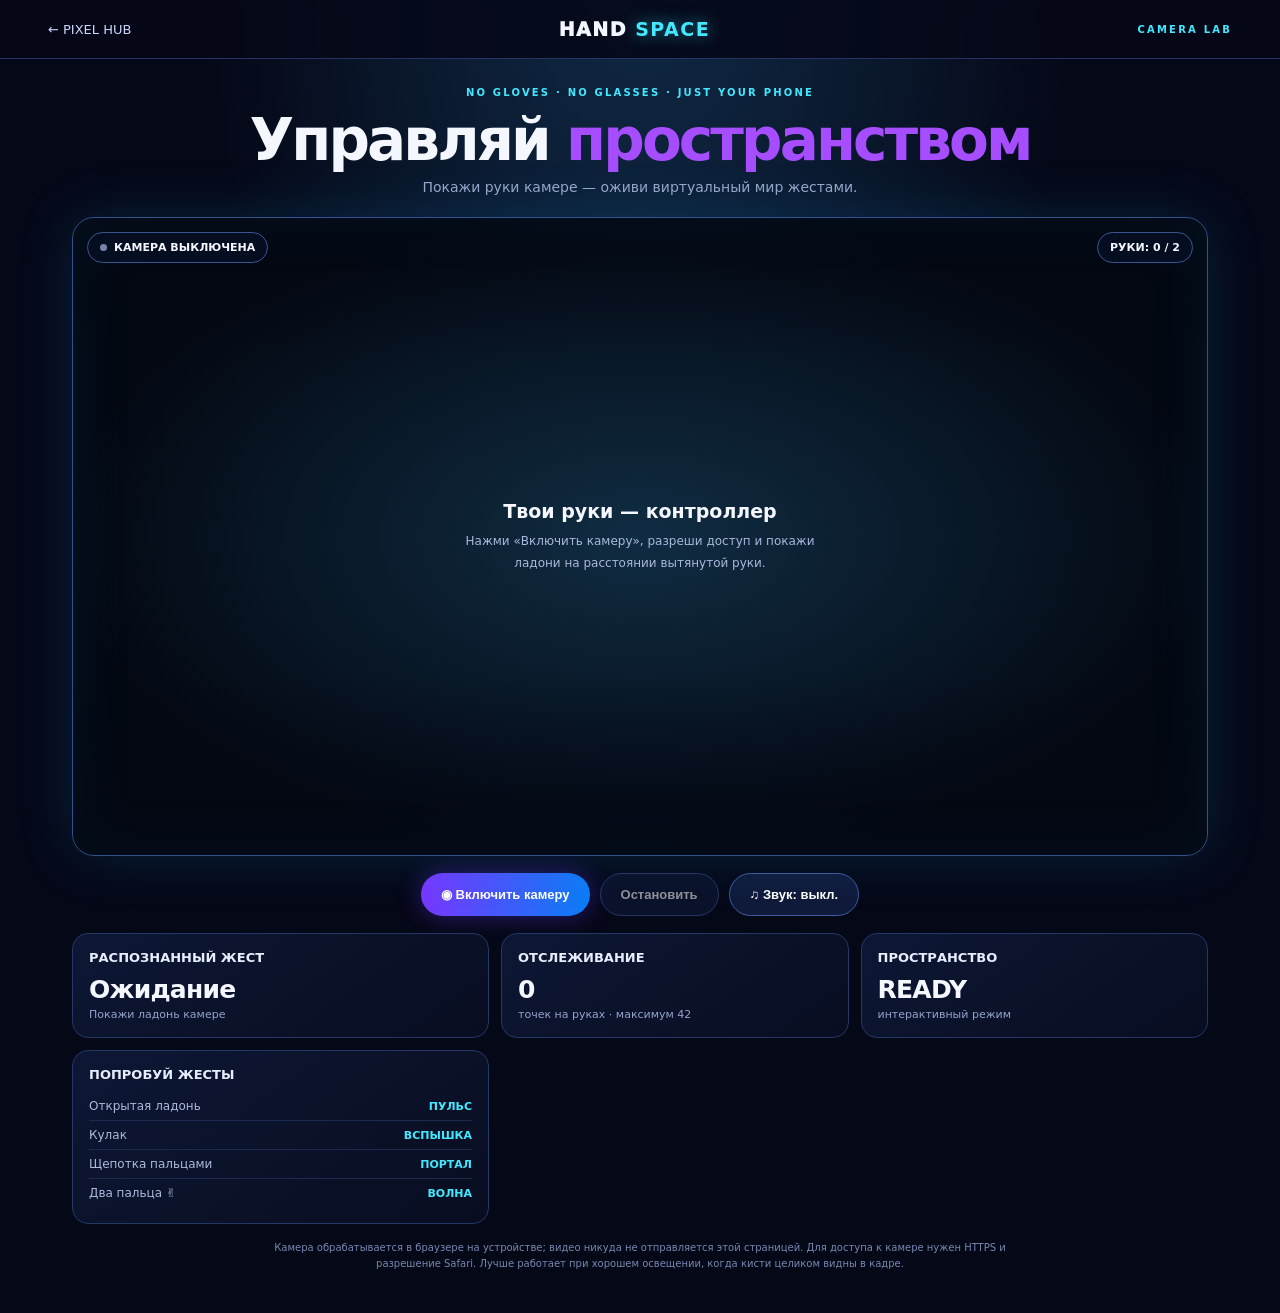
==== hand-space.html @ b175208c "Load MediaPipe after Safari camera permission request" ====
<!doctype html>
<html lang="ru">
<head>
<meta charset="utf-8">
<meta name="viewport" content="width=device-width,initial-scale=1,viewport-fit=cover">
<meta name="theme-color" content="#050817">
<title>HAND SPACE — управление жестами</title>
<style>
:root{color-scheme:dark;--bg:#050817;--panel:#0b1230;--line:#26366b;--cyan:#42e8ff;--violet:#a64dff;--muted:#9aa8cb}
*{box-sizing:border-box}body{margin:0;background:radial-gradient(ellipse at 50% -10%,#102c49 0,transparent 48%),var(--bg);color:#f5f7ff;font-family:system-ui,-apple-system,Segoe UI,sans-serif;min-height:100vh}
header{display:flex;align-items:center;justify-content:space-between;padding:18px clamp(16px,4vw,48px);border-bottom:1px solid #253365;background:#050817d9;position:relative;z-index:2}
.brand{font-weight:950;letter-spacing:.08em;font-size:19px}.brand b{color:var(--cyan);text-shadow:0 0 16px #42e8ff88}.back{color:#cbd6ff;text-decoration:none;font-size:13px}
main{max-width:1200px;margin:auto;padding:24px clamp(14px,3vw,32px) 42px}.intro{text-align:center;margin:4px 0 22px}.eyebrow{color:var(--cyan);letter-spacing:.22em;font-size:10px;font-weight:900}.intro h1{font-size:clamp(32px,6vw,58px);margin:8px 0 5px;letter-spacing:-.05em}.intro h1 span{color:#a64dff}.intro p{color:var(--muted);font-size:14px;margin:0}
.stage{position:relative;overflow:hidden;border:1px solid #34508d;border-radius:22px;background:radial-gradient(ellipse at 50% 50%,#102c42,#030812 72%);box-shadow:0 0 55px #1689c833,inset 0 0 60px #0b9bc51a;aspect-ratio:16/9;min-height:280px}
video,canvas{position:absolute;inset:0;width:100%;height:100%;object-fit:cover}video{transform:scaleX(-1);opacity:.72}canvas{pointer-events:none}
.stage:after{content:"";position:absolute;inset:0;pointer-events:none;background:linear-gradient(180deg,#03071366,transparent 22%,transparent 72%,#03071399)}
.overlay{position:absolute;z-index:1;top:14px;left:14px;right:14px;display:flex;justify-content:space-between;gap:8px;pointer-events:none}.pill{border:1px solid #3b5791;background:#071024d9;border-radius:30px;padding:8px 12px;font-size:11px;font-weight:800;backdrop-filter:blur(8px)}.dot{display:inline-block;width:7px;height:7px;border-radius:50%;background:#7885a8;margin-right:7px}.dot.on{background:#48f5bd;box-shadow:0 0 12px #48f5bd}
.center-hint{position:absolute;z-index:1;inset:0;display:grid;place-items:center;text-align:center;padding:30px;pointer-events:none}.center-hint div{max-width:360px}.center-hint strong{display:block;font-size:19px;margin-bottom:8px}.center-hint span{color:#aab8dc;font-size:12px;line-height:1.6}
.controls{display:flex;justify-content:center;gap:10px;flex-wrap:wrap;margin:17px 0}.btn{border:1px solid #415ba0;border-radius:30px;padding:13px 20px;color:white;background:#101a3a;font-weight:850;font-size:13px;cursor:pointer}.btn.primary{border:0;background:linear-gradient(100deg,#7b35ff,#087ff5);box-shadow:0 0 24px #5e36ff66}.btn:disabled{opacity:.55;cursor:wait}
.info-grid{display:grid;grid-template-columns:1.2fr 1fr 1fr;gap:12px}.card{border:1px solid #253765;border-radius:16px;background:linear-gradient(145deg,#0d1734,#080d20);padding:16px}.card h2{font-size:13px;margin:0 0 10px;color:#e6edff}.gesture{display:flex;align-items:center;justify-content:space-between;padding:7px 0;border-bottom:1px solid #1c2a50;font-size:12px;color:#adbadb}.gesture:last-child{border:0}.gesture b{color:var(--cyan);font-size:11px}.readout{font-size:25px;font-weight:900;letter-spacing:-.03em}.sub{font-size:11px;color:#95a4ca;margin-top:4px}.statusline{font-size:12px;color:#b9c7e8;line-height:1.6}.note{color:#7788b0;font-size:10px;line-height:1.55;margin:16px auto 0;max-width:760px;text-align:center}
@media(max-width:700px){main{padding-top:16px}.stage{aspect-ratio:4/5;min-height:360px}.info-grid{grid-template-columns:1fr 1fr}.info-grid .card:first-child{grid-column:1/-1}.intro p{font-size:12px}.pill{font-size:9px;padding:7px 9px}.btn{padding:12px 16px}}
</style>
</head>
<body>
<header><a class="back" href="./">← PIXEL HUB</a><div class="brand">HAND <b>SPACE</b></div><span class="eyebrow">CAMERA LAB</span></header>
<main>
<section class="intro"><div class="eyebrow">NO GLOVES · NO GLASSES · JUST YOUR PHONE</div><h1>Управляй <span>пространством</span></h1><p>Покажи руки камере — оживи виртуальный мир жестами.</p></section>
<section class="stage" id="stage">
<video id="video" playsinline muted></video><canvas id="canvas"></canvas>
<div class="overlay"><div class="pill"><i class="dot" id="cameraDot"></i><span id="cameraLabel">КАМЕРА ВЫКЛЮЧЕНА</span></div><div class="pill" id="handsPill">РУКИ: 0 / 2</div></div>
<div class="center-hint" id="hint"><div><strong>Твои руки — контроллер</strong><span>Нажми «Включить камеру», разреши доступ и покажи ладони на расстоянии вытянутой руки.</span></div></div>
</section>
<div class="controls"><button class="btn primary" id="startBtn">◉ Включить камеру</button><button class="btn" id="stopBtn" disabled>Остановить</button><button class="btn" id="soundBtn">♫ Звук: выкл.</button></div>
<section class="info-grid">
<div class="card"><h2>РАСПОЗНАННЫЙ ЖЕСТ</h2><div class="readout" id="gestureReadout">Ожидание</div><div class="sub" id="gestureSub">Покажи ладонь камере</div></div>
<div class="card"><h2>ОТСЛЕЖИВАНИЕ</h2><div class="readout" id="trackingReadout">0</div><div class="sub">точек на руках · максимум 42</div></div>
<div class="card"><h2>ПРОСТРАНСТВО</h2><div class="readout" id="spaceReadout">READY</div><div class="sub">интерактивный режим</div></div>
<div class="card"><h2>ПОПРОБУЙ ЖЕСТЫ</h2><div class="gesture"><span>Открытая ладонь</span><b>ПУЛЬС</b></div><div class="gesture"><span>Кулак</span><b>ВСПЫШКА</b></div><div class="gesture"><span>Щепотка пальцами</span><b>ПОРТАЛ</b></div><div class="gesture"><span>Два пальца ✌</span><b>ВОЛНА</b></div></div>
</section>
<p class="note">Камера обрабатывается в браузере на устройстве; видео никуда не отправляется этой страницей. Для доступа к камере нужен HTTPS и разрешение Safari. Лучше работает при хорошем освещении, когда кисти целиком видны в кадре.</p>
</main>
<script type="module">
const video=document.getElementById('video'),canvas=document.getElementById('canvas'),ctx=canvas.getContext('2d');
const startBtn=document.getElementById('startBtn'),stopBtn=document.getElementById('stopBtn'),hint=document.getElementById('hint');
const cameraDot=document.getElementById('cameraDot'),cameraLabel=document.getElementById('cameraLabel');
const handsPill=document.getElementById('handsPill'),gestureReadout=document.getElementById('gestureReadout'),gestureSub=document.getElementById('gestureSub');
const trackingReadout=document.getElementById('trackingReadout'),spaceReadout=document.getElementById('spaceReadout'),soundBtn=document.getElementById('soundBtn');
let landmarker=null,stream=null,running=false,lastVideoTime=-1,raf=0,audio=null,soundOn=false,lastGesture='',rings=[],sparks=[],gestureCooldown=0,handPositions=[];
const links=[[0,1],[1,2],[2,3],[3,4],[0,5],[5,6],[6,7],[7,8],[5,9],[9,10],[10,11],[11,12],[9,13],[13,14],[14,15],[15,16],[13,17],[17,18],[18,19],[19,20],[17,0]];
function dist(a,b){return Math.hypot(a.x-b.x,a.y-b.y)}
function fingerUp(p,tip,pip){return p[tip].y<p[pip].y}
function classify(p){
 const pinch=dist(p[4],p[8])<.055;
 const index=fingerUp(p,8,6),middle=fingerUp(p,12,10),ring=fingerUp(p,16,14),little=fingerUp(p,20,18);
 const count=[index,middle,ring,little].filter(Boolean).length;
 if(pinch)return ['Щепотка','Пальцы сведены — портал активирован'];
 if(count===0)return ['Кулак','Сожми ладонь — энергетическая вспышка'];
 if(index&&middle&&!ring&&!little)return ['Два пальца','Разведи указательный и средний — волна'];
 if(count>=4)return ['Открытая ладонь','Разверни ладонь к камере — пульс пространства'];
 return ['Жест распознан','Продолжай движение'];
}
function resize(){const r=canvas.getBoundingClientRect(),d=Math.min(devicePixelRatio||1,2);canvas.width=Math.round(r.width*d);canvas.height=Math.round(r.height*d);ctx.setTransform(d,0,0,d,0,0)}
function burst(x,y,color,count=52,power=8){
 for(let i=0;i<count;i++){const a=Math.random()*Math.PI*2,s=1.2+Math.random()*power;sparks.push({x,y,vx:Math.cos(a)*s,vy:Math.sin(a)*s,life:.7+Math.random()*.3,size:1+Math.random()*2.8,color});}
}
function addRing(x,y,color,max=190,speed=5){rings.push({x,y,r:8,max,speed,life:1,color});}
function drawReactor(x,y,scale,phase,color){
 const t=phase*.001;
 ctx.save();ctx.translate(x,y);ctx.scale(scale,scale);
 // cinematic bloom: bright plasma core with a wide blue-white falloff
 let g=ctx.createRadialGradient(0,0,1,0,0,112);
 g.addColorStop(0,'rgba(255,255,255,1)');g.addColorStop(.055,'rgba(214,250,255,.98)');
 g.addColorStop(.16,'rgba(70,220,255,.72)');g.addColorStop(.38,'rgba(24,132,255,.24)');g.addColorStop(1,'rgba(0,25,90,0)');
 ctx.fillStyle=g;ctx.beginPath();ctx.arc(0,0,112,0,Math.PI*2);ctx.fill();
 // radial energy blades
 for(let i=0;i<36;i++){
  const a=i*Math.PI*2/36+t*(i%2?-.16:.12),inner=31+(i%3)*2,outer=48+(i%5)*5;
  ctx.save();ctx.rotate(a);ctx.beginPath();ctx.moveTo(inner,0);ctx.lineTo(outer,0);
  ctx.strokeStyle=i%3===0?'rgba(240,255,255,.95)':color;ctx.lineWidth=i%3===0?2.2:1;ctx.shadowBlur=15;ctx.shadowColor=color;ctx.stroke();ctx.restore();
 }
 // layered rotating precision rings
 for(let i=0;i<5;i++){
  const r=19+i*11,rot=t*(i%2?-.9:.65)*(i+1);
  ctx.save();ctx.rotate(rot);ctx.beginPath();ctx.arc(0,0,r,.18+i*.37,Math.PI*1.78+i*.37);
  ctx.strokeStyle=i===0?'#ffffff':color;ctx.globalAlpha=.98-i*.12;ctx.lineWidth=i===0?3:1.5;
  ctx.shadowBlur=22;ctx.shadowColor=color;ctx.stroke();
  for(let k=0;k<24;k++){const q=k*Math.PI/12;ctx.beginPath();ctx.moveTo(Math.cos(q)*(r-2),Math.sin(q)*(r-2));ctx.lineTo(Math.cos(q)*(r+(k%3===0?9:3)),Math.sin(q)*(r+(k%3===0?9:3)));ctx.strokeStyle='#dffaff';ctx.globalAlpha=k%3===0?.9:.42;ctx.lineWidth=k%3===0?1.5:.8;ctx.stroke()}
  ctx.restore();
 }
 // animated electrical corona arcs
 for(let j=0;j<4;j++){
  const start=t*(j%2?-.8:.65)+j*1.57,end=start+1.0+Math.sin(t*2+j)*.28,r=62+j*7;
  ctx.beginPath();for(let q=0;q<=24;q++){const u=q/24,ang=start+(end-start)*u,rr=r+Math.sin(u*31+t*8+j)*3+Math.sin(u*13-t*5)*2;const px=Math.cos(ang)*rr,py=Math.sin(ang)*rr;q?ctx.lineTo(px,py):ctx.moveTo(px,py)}
  ctx.strokeStyle='rgba(173,244,255,.9)';ctx.lineWidth=1.5;ctx.shadowBlur=18;ctx.shadowColor=color;ctx.stroke();
 }
 // central white-hot core
 const core=ctx.createRadialGradient(0,0,0,0,0,15);core.addColorStop(0,'#fff');core.addColorStop(.35,'#e9ffff');core.addColorStop(.7,color);core.addColorStop(1,'rgba(50,190,255,0)');
 ctx.fillStyle=core;ctx.beginPath();ctx.arc(0,0,15,0,Math.PI*2);ctx.shadowBlur=35;ctx.shadowColor=color;ctx.fill();
 ctx.restore();
}
function drawHandHUD(points,idx,gesture,now){
 const color=idx?'#8e9cff':'#63eaff',palm=points[9];
 // technical palm contour / projected holographic plate
 ctx.save();ctx.lineCap='round';ctx.lineJoin='round';
 ctx.shadowBlur=13;ctx.shadowColor=color;ctx.strokeStyle=idx?'rgba(151,164,255,.58)':'rgba(92,222,255,.64)';ctx.lineWidth=1.35;
 const outline=[0,1,2,3,4,5,9,13,17,0];
 ctx.beginPath();outline.forEach((n,k)=>k?ctx.lineTo(points[n].x,points[n].y):ctx.moveTo(points[n].x,points[n].y));ctx.stroke();
 // elegant luminous skeletal guides, no particle dots
 links.forEach(([u,v])=>{ctx.beginPath();ctx.moveTo(points[u].x,points[u].y);ctx.lineTo(points[v].x,points[v].y);ctx.strokeStyle='rgba(165,239,255,.72)';ctx.lineWidth=1.15;ctx.stroke()});
 // tiny tracking nodes only at joints
 points.forEach((v,n)=>{if([0,4,8,12,16,20].includes(n)){ctx.beginPath();ctx.arc(v.x,v.y,2.2,0,Math.PI*2);ctx.fillStyle='#eaffff';ctx.shadowBlur=12;ctx.fill()}});
 ctx.restore();
 drawReactor(palm.x,palm.y,1+Math.min(canvas.clientWidth,canvas.clientHeight)/850,now,color);
 // palm scan lines
 ctx.save();ctx.translate(palm.x,palm.y);ctx.rotate(now*.00035);
 ctx.strokeStyle='rgba(118,225,255,.22)';ctx.lineWidth=1;
 for(let k=0;k<3;k++){ctx.beginPath();ctx.arc(0,0,47+k*8,Math.PI*.1+k*.5,Math.PI*1.05+k*.5);ctx.stroke()}
 ctx.restore();
 if(gesture==='Щепотка'){
  const x=(points[4].x+points[8].x)/2,y=(points[4].y+points[8].y)/2;
  drawReactor(x,y,.55,now,'#b9a5ff');
 }
}
function drawHands(result){
 const w=canvas.clientWidth,h=canvas.clientHeight;ctx.clearRect(0,0,w,h);
 const hands=result.landmarks||[];handsPill.textContent='РУКИ: '+hands.length+' / 2';trackingReadout.textContent=hands.length*21;
 const now=performance.now();
 if(!hands.length){gestureReadout.textContent='Ожидание';gestureSub.textContent='Покажи ладонь камере';spaceReadout.textContent='STANDBY';handPositions=[];drawParticles(w,h);return}
 let label='Рука найдена',sub='Двигай пальцами';let pts=0;handPositions=[];
 hands.forEach((p,idx)=>{
  pts+=p.length;const points=p.map(v=>({x:(1-v.x)*w,y:v.y*h}));
  const [g,s]=classify(p);if(idx===0){label=g;sub=s;
   if(g!==lastGesture){lastGesture=g;playTone(g);gestureCooldown=0;
    const palm=points[9],color=g==='Кулак'?'#ffbd70':g==='Щепотка'?'#b9a5ff':g==='Открытая ладонь'?'#63eaff':'#8edcff';
    if(g==='Кулак'){burst(palm.x,palm.y,color,85,11);addRing(palm.x,palm.y,color,Math.max(w,h)*.8,13);spaceReadout.textContent='REPULSOR CHARGED'}
    else if(g==='Щепотка'){addRing(palm.x,palm.y,color,Math.min(w,h)*.62,5);spaceReadout.textContent='HOLOGRAM LINK'}
    else if(g==='Открытая ладонь'){burst(palm.x,palm.y,color,45,6);addRing(palm.x,palm.y,color,Math.max(w,h)*.72,9);spaceReadout.textContent='INTERFACE ONLINE'}
    else if(g==='Два пальца'){addRing(points[8].x,points[8].y,color,Math.max(w,h)*.7,10);spaceReadout.textContent='ENERGY PULSE'}
   }
  }
  handPositions.push(points[9]);drawHandHUD(points,idx,g,now);
 });
 gestureReadout.textContent=label;gestureSub.textContent=sub;trackingReadout.textContent=pts;
 drawParticles(w,h);
}
function drawParticles(w,h){
 const now=performance.now();
 // restrained cinematic scan grid
 ctx.save();ctx.globalAlpha=.12;ctx.strokeStyle='#55cfff';ctx.lineWidth=.6;
 const step=42,offset=(now*.012)%step;
 for(let x=-step+offset;x<w;x+=step){ctx.beginPath();ctx.moveTo(x,0);ctx.lineTo(x,h);ctx.stroke()}
 for(let y=-step+offset;y<h;y+=step){ctx.beginPath();ctx.moveTo(0,y);ctx.lineTo(w,y);ctx.stroke()}
 ctx.restore();
 rings=rings.filter(r=>r.life>.02&&r.r<r.max);
 rings.forEach(r=>{r.r+=r.speed;r.life-=.012;ctx.save();ctx.beginPath();ctx.arc(r.x,r.y,r.r,0,Math.PI*2);ctx.strokeStyle=r.color;ctx.globalAlpha=Math.max(0,r.life)*.62;ctx.lineWidth=2;ctx.shadowBlur=30;ctx.shadowColor=r.color;ctx.stroke();ctx.restore()});
 // electric fragments and precision reticles
 sparks=sparks.filter(s=>s.life>.025);
 sparks.forEach(s=>{s.x+=s.vx;s.y+=s.vy;s.vx*=.965;s.vy*=.965;s.life-=.018;ctx.save();ctx.globalAlpha=s.life;ctx.strokeStyle=s.color;ctx.shadowBlur=15;ctx.shadowColor=s.color;ctx.lineWidth=s.size;ctx.beginPath();ctx.moveTo(s.x,s.y);ctx.lineTo(s.x-s.vx*2.4,s.y-s.vy*2.4);ctx.stroke();ctx.restore()});
 handPositions.forEach((p,i)=>{ctx.save();ctx.translate(p.x,p.y);ctx.rotate(now*.00022*(i?-.7:1));ctx.strokeStyle=i?'rgba(160,170,255,.62)':'rgba(100,225,255,.72)';ctx.lineWidth=1.2;ctx.setLineDash([22,7,3,7]);ctx.beginPath();ctx.arc(0,0,94,0,Math.PI*2);ctx.stroke();ctx.setLineDash([]);ctx.beginPath();ctx.arc(0,0,108,now*.001,now*.001+Math.PI*.42);ctx.stroke();ctx.restore()});
}
async function start(){
 startBtn.disabled=true;startBtn.textContent='Запрашиваем камеру…';
 let cameraStream=null;
 try{
  if(!window.isSecureContext)throw new Error('Safari требует защищённое HTTPS-соединение.');
  if(!navigator.mediaDevices?.getUserMedia)throw new Error('Safari не предоставил доступ к камере. Открой страницу напрямую в Safari по HTTPS.');
  // Вызов камеры выполняется сразу внутри нажатия пользователя — это важно для iPhone Safari.
  cameraStream=await navigator.mediaDevices.getUserMedia({audio:false,video:{facingMode:{ideal:'user'},width:{ideal:1280},height:{ideal:720}}});
  stream=cameraStream;video.srcObject=stream;await video.play();
  cameraDot.classList.add('on');cameraLabel.textContent='КАМЕРА АКТИВНА';
  startBtn.textContent='Загружаем распознавание…';
  const {FilesetResolver,HandLandmarker}=await import('https://cdn.jsdelivr.net/npm/@mediapipe/tasks-vision@0.10.14/vision_bundle.mjs');
   const vision=await FilesetResolver.forVisionTasks('https://cdn.jsdelivr.net/npm/@mediapipe/tasks-vision@0.10.14/wasm');
  const options={runningMode:'VIDEO',numHands:2,minHandDetectionConfidence:.55,minHandPresenceConfidence:.5,minTrackingConfidence:.5};
  const model='https://storage.googleapis.com/mediapipe-models/hand_landmarker/hand_landmarker/float16/1/hand_landmarker.task';
  try{
   landmarker=await HandLandmarker.createFromOptions(vision,{...options,baseOptions:{modelAssetPath:model,delegate:'GPU'}});
  }catch(gpuError){
   console.warn('GPU недоступен, переключаюсь на CPU',gpuError);
   landmarker=await HandLandmarker.createFromOptions(vision,{...options,baseOptions:{modelAssetPath:model,delegate:'CPU'}});
  }
  running=true;lastVideoTime=-1;resize();hint.hidden=true;
  startBtn.textContent='Камера включена';stopBtn.disabled=false;loop();
 }catch(e){
  console.error(e);
  if(cameraStream)cameraStream.getTracks().forEach(t=>t.stop());
  stream=null;video.srcObject=null;cameraDot.classList.remove('on');cameraLabel.textContent='КАМЕРА ВЫКЛЮЧЕНА';
  startBtn.disabled=false;startBtn.textContent='◉ Повторить запуск';
  gestureReadout.textContent='Не запустилось';
  gestureSub.textContent=e.name==='NotAllowedError'?'Доступ запрещён. Разреши камеру для этого сайта в настройках Safari.':e.name==='NotFoundError'?'Камера не найдена на устройстве.':(e.message||'Проверь интернет и попробуй ещё раз.');
 }
}
function loop(){if(!running)return;if(video.readyState>=2&&video.currentTime!==lastVideoTime){lastVideoTime=video.currentTime;const result=landmarker.detectForVideo(video,performance.now());drawHands(result)}raf=requestAnimationFrame(loop)}
function stop(){running=false;cancelAnimationFrame(raf);if(stream)stream.getTracks().forEach(t=>t.stop());stream=null;video.srcObject=null;if(landmarker){landmarker.close();landmarker=null}ctx.clearRect(0,0,canvas.width,canvas.height);cameraDot.classList.remove('on');cameraLabel.textContent='КАМЕРА ВЫКЛЮЧЕНА';handsPill.textContent='РУКИ: 0 / 2';trackingReadout.textContent='0';gestureReadout.textContent='Остановлено';gestureSub.textContent='Нажми «Включить камеру», чтобы продолжить';spaceReadout.textContent='READY';hint.hidden=false;startBtn.disabled=false;startBtn.textContent='◉ Включить камеру';stopBtn.disabled=true}
function playTone(g){if(!soundOn||!audio)return;const freq=g==='Кулак'?180:g==='Щепотка'?740:g==='Открытая ладонь'?520:390;const osc=audio.createOscillator(),gain=audio.createGain();osc.type='sine';osc.frequency.value=freq;gain.gain.setValueAtTime(.0001,audio.currentTime);gain.gain.exponentialRampToValueAtTime(.055,audio.currentTime+.025);gain.gain.exponentialRampToValueAtTime(.0001,audio.currentTime+.22);osc.connect(gain);gain.connect(audio.destination);osc.start();osc.stop(audio.currentTime+.23)}
function toggleSound(){soundOn=!soundOn;soundBtn.textContent='♫ Звук: '+(soundOn?'вкл.':'выкл.');if(soundOn){audio=audio||new (window.AudioContext||window.webkitAudioContext)();audio.resume()}}
startBtn.addEventListener('click',start);stopBtn.addEventListener('click',stop);soundBtn.addEventListener('click',toggleSound);
window.addEventListener('resize',resize);window.addEventListener('pagehide',stop);resize();
</script>
</body></html>
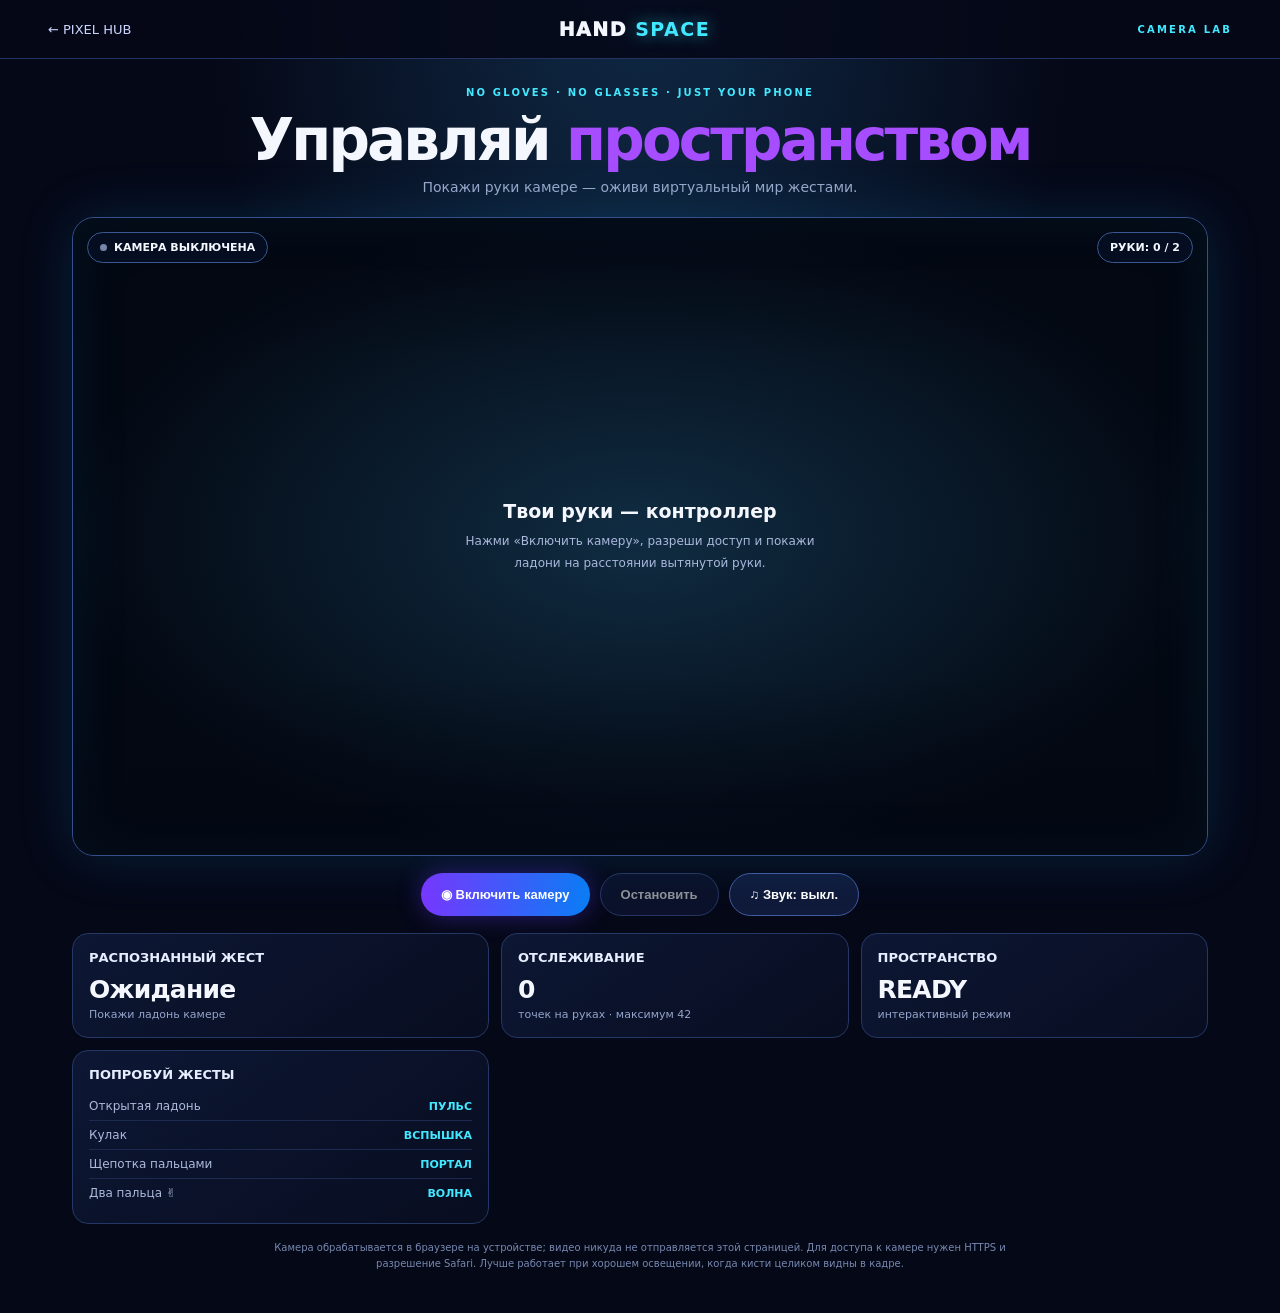
==== commit 94d16732: "Request camera before loading hand tracking module" ====
--- a/hand-space.html
+++ b/hand-space.html
@@ -40,6 +40,7 @@
 <p class="note">Камера обрабатывается в браузере на устройстве; видео никуда не отправляется этой страницей. Для доступа к камере нужен HTTPS и разрешение Safari. Лучше работает при хорошем освещении, когда кисти целиком видны в кадре.</p>
 </main>
 <script type="module">
+
 const video=document.getElementById('video'),canvas=document.getElementById('canvas'),ctx=canvas.getContext('2d');
 const startBtn=document.getElementById('startBtn'),stopBtn=document.getElementById('stopBtn'),hint=document.getElementById('hint');
 const cameraDot=document.getElementById('cameraDot'),cameraLabel=document.getElementById('cameraLabel');
@@ -166,11 +167,11 @@
   if(!navigator.mediaDevices?.getUserMedia)throw new Error('Safari не предоставил доступ к камере. Открой страницу напрямую в Safari по HTTPS.');
   // Вызов камеры выполняется сразу внутри нажатия пользователя — это важно для iPhone Safari.
   cameraStream=await navigator.mediaDevices.getUserMedia({audio:false,video:{facingMode:{ideal:'user'},width:{ideal:1280},height:{ideal:720}}});
+  const { FilesetResolver, HandLandmarker } = await import("https://cdn.jsdelivr.net/npm/@mediapipe/tasks-vision@0.10.14");
   stream=cameraStream;video.srcObject=stream;await video.play();
   cameraDot.classList.add('on');cameraLabel.textContent='КАМЕРА АКТИВНА';
   startBtn.textContent='Загружаем распознавание…';
-  const {FilesetResolver,HandLandmarker}=await import('https://cdn.jsdelivr.net/npm/@mediapipe/tasks-vision@0.10.14/vision_bundle.mjs');
-   const vision=await FilesetResolver.forVisionTasks('https://cdn.jsdelivr.net/npm/@mediapipe/tasks-vision@0.10.14/wasm');
+  const vision=await FilesetResolver.forVisionTasks('https://cdn.jsdelivr.net/npm/@mediapipe/tasks-vision@0.10.14/wasm');
   const options={runningMode:'VIDEO',numHands:2,minHandDetectionConfidence:.55,minHandPresenceConfidence:.5,minTrackingConfidence:.5};
   const model='https://storage.googleapis.com/mediapipe-models/hand_landmarker/hand_landmarker/float16/1/hand_landmarker.task';
   try{
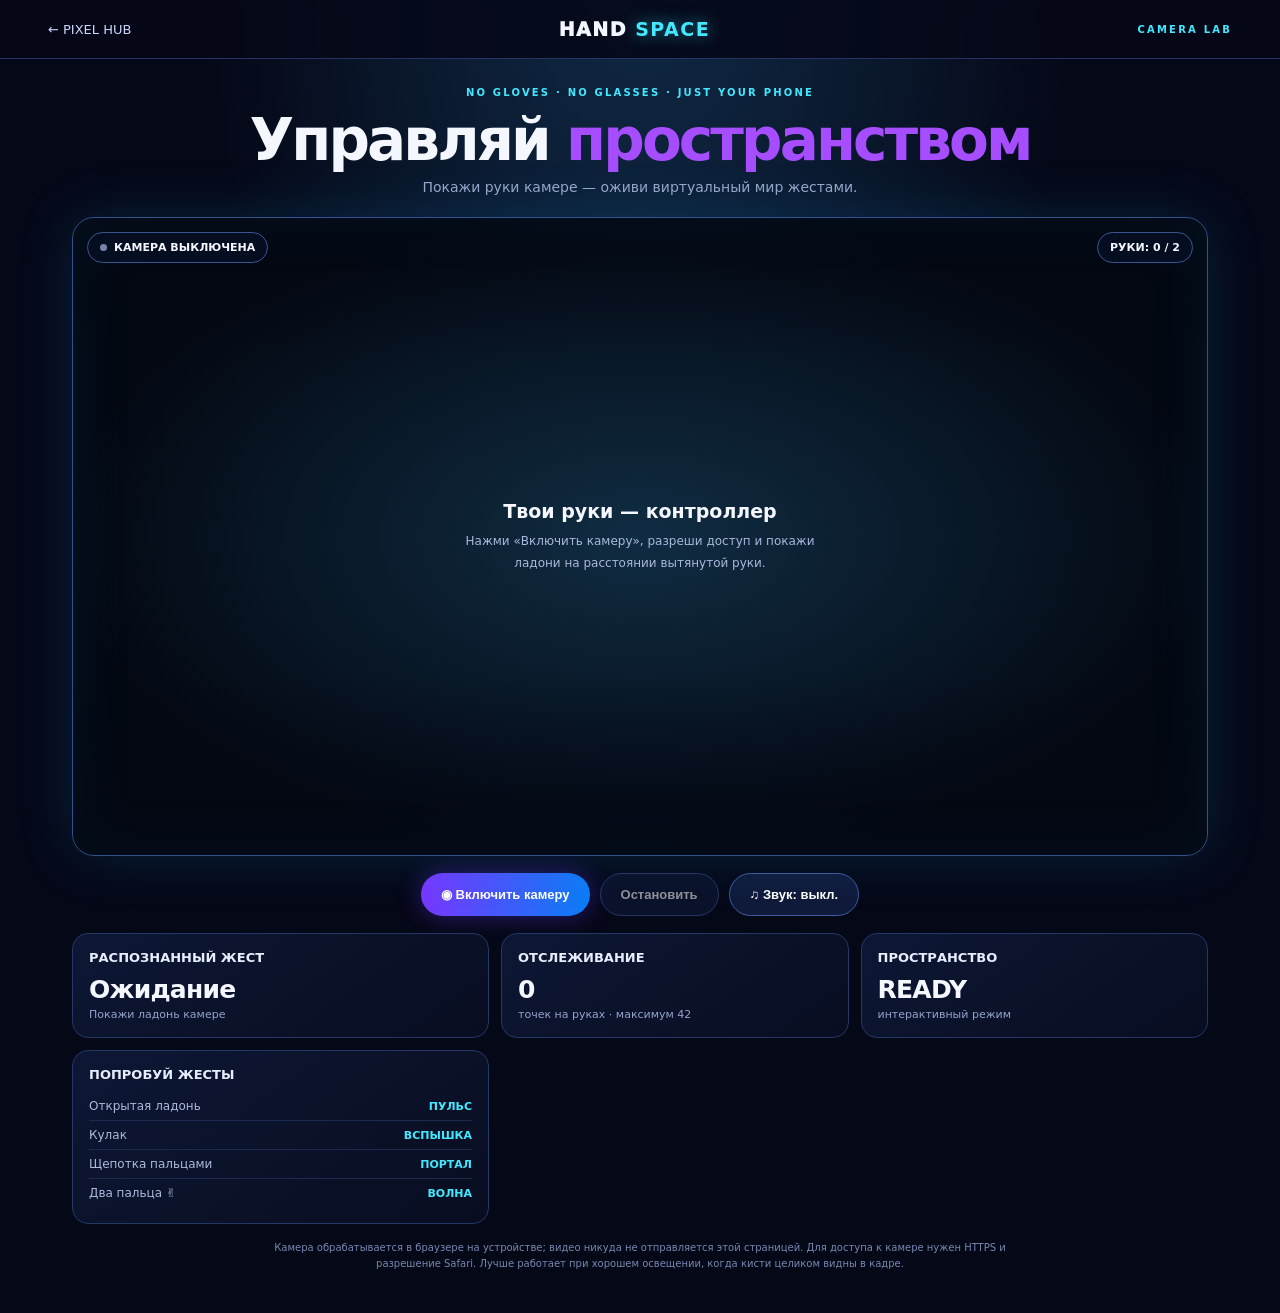
==== commit 873faddf: "Replace arcade hand effects with interactive holographic planet" ====
--- a/hand-space.html
+++ b/hand-space.html
@@ -46,7 +46,8 @@
 const cameraDot=document.getElementById('cameraDot'),cameraLabel=document.getElementById('cameraLabel');
 const handsPill=document.getElementById('handsPill'),gestureReadout=document.getElementById('gestureReadout'),gestureSub=document.getElementById('gestureSub');
 const trackingReadout=document.getElementById('trackingReadout'),spaceReadout=document.getElementById('spaceReadout'),soundBtn=document.getElementById('soundBtn');
-let landmarker=null,stream=null,running=false,lastVideoTime=-1,raf=0,audio=null,soundOn=false,lastGesture='',rings=[],sparks=[],gestureCooldown=0,handPositions=[];
+let landmarker=null,stream=null,running=false,lastVideoTime=-1,raf=0,audio=null,soundOn=false,lastGesture='',handPositions=[];
+let globeRotY=0.35,globeRotX=-0.12,globeZoom=1,globeTargetZoom=1,lastPalm=null,lastPinchZoom=null;
 const links=[[0,1],[1,2],[2,3],[3,4],[0,5],[5,6],[6,7],[7,8],[5,9],[9,10],[10,11],[11,12],[9,13],[13,14],[14,15],[15,16],[13,17],[17,18],[18,19],[19,20],[17,0]];
 function dist(a,b){return Math.hypot(a.x-b.x,a.y-b.y)}
 function fingerUp(p,tip,pip){return p[tip].y<p[pip].y}
@@ -54,110 +55,99 @@
  const pinch=dist(p[4],p[8])<.055;
  const index=fingerUp(p,8,6),middle=fingerUp(p,12,10),ring=fingerUp(p,16,14),little=fingerUp(p,20,18);
  const count=[index,middle,ring,little].filter(Boolean).length;
- if(pinch)return ['Щепотка','Пальцы сведены — портал активирован'];
- if(count===0)return ['Кулак','Сожми ладонь — энергетическая вспышка'];
- if(index&&middle&&!ring&&!little)return ['Два пальца','Разведи указательный и средний — волна'];
- if(count>=4)return ['Открытая ладонь','Разверни ладонь к камере — пульс пространства'];
+ if(pinch)return ['Масштаб','Щипок — управление размером планеты'];
+ if(count===0)return ['Пауза','Разожми ладонь для управления'];
+ if(index&&middle&&!ring&&!little)return ['Точное управление','Двигай ладонью — вращение'];
+ if(count>=4)return ['Вращение','Двигай ладонью — вращение планеты'];
  return ['Жест распознан','Продолжай движение'];
 }
 function resize(){const r=canvas.getBoundingClientRect(),d=Math.min(devicePixelRatio||1,2);canvas.width=Math.round(r.width*d);canvas.height=Math.round(r.height*d);ctx.setTransform(d,0,0,d,0,0)}
-function burst(x,y,color,count=52,power=8){
- for(let i=0;i<count;i++){const a=Math.random()*Math.PI*2,s=1.2+Math.random()*power;sparks.push({x,y,vx:Math.cos(a)*s,vy:Math.sin(a)*s,life:.7+Math.random()*.3,size:1+Math.random()*2.8,color});}
+function projectGlobePoint(lat,lon,radius,cx,cy){
+ const cl=Math.cos(lat),sl=Math.sin(lat),co=Math.cos(lon),so=Math.sin(lon);
+ let x=cl*so,y=sl,z=cl*co;
+ const cyaw=Math.cos(globeRotY),syaw=Math.sin(globeRotY);
+ const x1=x*cyaw+z*syaw,z1=-x*syaw+z*cyaw;
+ const cp=Math.cos(globeRotX),sp=Math.sin(globeRotX);
+ const y1=y*cp-z1*sp,z2=y*sp+z1*cp;
+ return {x:cx+x1*radius,y:cy-y1*radius,z:z2};
 }
-function addRing(x,y,color,max=190,speed=5){rings.push({x,y,r:8,max,speed,life:1,color});}
-function drawReactor(x,y,scale,phase,color){
- const t=phase*.001;
- ctx.save();ctx.translate(x,y);ctx.scale(scale,scale);
- // cinematic bloom: bright plasma core with a wide blue-white falloff
- let g=ctx.createRadialGradient(0,0,1,0,0,112);
- g.addColorStop(0,'rgba(255,255,255,1)');g.addColorStop(.055,'rgba(214,250,255,.98)');
- g.addColorStop(.16,'rgba(70,220,255,.72)');g.addColorStop(.38,'rgba(24,132,255,.24)');g.addColorStop(1,'rgba(0,25,90,0)');
- ctx.fillStyle=g;ctx.beginPath();ctx.arc(0,0,112,0,Math.PI*2);ctx.fill();
- // radial energy blades
- for(let i=0;i<36;i++){
-  const a=i*Math.PI*2/36+t*(i%2?-.16:.12),inner=31+(i%3)*2,outer=48+(i%5)*5;
-  ctx.save();ctx.rotate(a);ctx.beginPath();ctx.moveTo(inner,0);ctx.lineTo(outer,0);
-  ctx.strokeStyle=i%3===0?'rgba(240,255,255,.95)':color;ctx.lineWidth=i%3===0?2.2:1;ctx.shadowBlur=15;ctx.shadowColor=color;ctx.stroke();ctx.restore();
+function drawGlobe(w,h,now){
+ const cx=w*.5,cy=h*.5,r=Math.min(w,h)*.285*globeZoom;
+ globeZoom+=(globeTargetZoom-globeZoom)*.16;
+ // restrained atmospheric halo
+ const halo=ctx.createRadialGradient(cx,cy,r*.72,cx,cy,r*1.28);
+ halo.addColorStop(0,'rgba(12,91,150,0)');
+ halo.addColorStop(.78,'rgba(20,151,220,.055)');
+ halo.addColorStop(1,'rgba(20,151,220,0)');
+ ctx.fillStyle=halo;ctx.beginPath();ctx.arc(cx,cy,r*1.3,0,Math.PI*2);ctx.fill();
+ // spherical wireframe: clean latitude and longitude contours
+ ctx.save();ctx.lineWidth=1;ctx.strokeStyle='rgba(91,218,255,.66)';ctx.shadowColor='rgba(40,185,255,.42)';ctx.shadowBlur=7;
+ for(let lat=-75;lat<=75;lat+=15){
+  ctx.beginPath();let drawing=false;
+  for(let lon=-180;lon<=180;lon+=3){
+   const p=projectGlobePoint(lat*Math.PI/180,lon*Math.PI/180,r,cx,cy);
+   if(p.z>0.015){if(!drawing){ctx.moveTo(p.x,p.y);drawing=true}else ctx.lineTo(p.x,p.y)}
+   else drawing=false;
+  }
+  ctx.stroke();
  }
- // layered rotating precision rings
- for(let i=0;i<5;i++){
-  const r=19+i*11,rot=t*(i%2?-.9:.65)*(i+1);
-  ctx.save();ctx.rotate(rot);ctx.beginPath();ctx.arc(0,0,r,.18+i*.37,Math.PI*1.78+i*.37);
-  ctx.strokeStyle=i===0?'#ffffff':color;ctx.globalAlpha=.98-i*.12;ctx.lineWidth=i===0?3:1.5;
-  ctx.shadowBlur=22;ctx.shadowColor=color;ctx.stroke();
-  for(let k=0;k<24;k++){const q=k*Math.PI/12;ctx.beginPath();ctx.moveTo(Math.cos(q)*(r-2),Math.sin(q)*(r-2));ctx.lineTo(Math.cos(q)*(r+(k%3===0?9:3)),Math.sin(q)*(r+(k%3===0?9:3)));ctx.strokeStyle='#dffaff';ctx.globalAlpha=k%3===0?.9:.42;ctx.lineWidth=k%3===0?1.5:.8;ctx.stroke()}
-  ctx.restore();
+ for(let lon=0;lon<180;lon+=15){
+  ctx.beginPath();let drawing=false;
+  for(let lat=-90;lat<=90;lat+=2){
+   const p=projectGlobePoint(lat*Math.PI/180,lon*Math.PI/180,r,cx,cy);
+   if(p.z>0.015){if(!drawing){ctx.moveTo(p.x,p.y);drawing=true}else ctx.lineTo(p.x,p.y)}
+   else drawing=false;
+  }
+  ctx.stroke();
  }
- // animated electrical corona arcs
- for(let j=0;j<4;j++){
-  const start=t*(j%2?-.8:.65)+j*1.57,end=start+1.0+Math.sin(t*2+j)*.28,r=62+j*7;
-  ctx.beginPath();for(let q=0;q<=24;q++){const u=q/24,ang=start+(end-start)*u,rr=r+Math.sin(u*31+t*8+j)*3+Math.sin(u*13-t*5)*2;const px=Math.cos(ang)*rr,py=Math.sin(ang)*rr;q?ctx.lineTo(px,py):ctx.moveTo(px,py)}
-  ctx.strokeStyle='rgba(173,244,255,.9)';ctx.lineWidth=1.5;ctx.shadowBlur=18;ctx.shadowColor=color;ctx.stroke();
- }
- // central white-hot core
- const core=ctx.createRadialGradient(0,0,0,0,0,15);core.addColorStop(0,'#fff');core.addColorStop(.35,'#e9ffff');core.addColorStop(.7,color);core.addColorStop(1,'rgba(50,190,255,0)');
- ctx.fillStyle=core;ctx.beginPath();ctx.arc(0,0,15,0,Math.PI*2);ctx.shadowBlur=35;ctx.shadowColor=color;ctx.fill();
+ // fine outer limb and subtle polar axis
+ ctx.shadowBlur=15;ctx.strokeStyle='rgba(157,239,255,.9)';ctx.lineWidth=1.6;
+ ctx.beginPath();ctx.arc(cx,cy,r,0,Math.PI*2);ctx.stroke();
+ ctx.shadowBlur=0;ctx.strokeStyle='rgba(105,214,255,.22)';ctx.lineWidth=.7;
+ ctx.beginPath();ctx.ellipse(cx,cy,r*1.08,r*.22,globeRotY*.18,0,Math.PI*2);ctx.stroke();
  ctx.restore();
-}
-function drawHandHUD(points,idx,gesture,now){
- const color=idx?'#8e9cff':'#63eaff',palm=points[9];
- // technical palm contour / projected holographic plate
- ctx.save();ctx.lineCap='round';ctx.lineJoin='round';
- ctx.shadowBlur=13;ctx.shadowColor=color;ctx.strokeStyle=idx?'rgba(151,164,255,.58)':'rgba(92,222,255,.64)';ctx.lineWidth=1.35;
- const outline=[0,1,2,3,4,5,9,13,17,0];
- ctx.beginPath();outline.forEach((n,k)=>k?ctx.lineTo(points[n].x,points[n].y):ctx.moveTo(points[n].x,points[n].y));ctx.stroke();
- // elegant luminous skeletal guides, no particle dots
- links.forEach(([u,v])=>{ctx.beginPath();ctx.moveTo(points[u].x,points[u].y);ctx.lineTo(points[v].x,points[v].y);ctx.strokeStyle='rgba(165,239,255,.72)';ctx.lineWidth=1.15;ctx.stroke()});
- // tiny tracking nodes only at joints
- points.forEach((v,n)=>{if([0,4,8,12,16,20].includes(n)){ctx.beginPath();ctx.arc(v.x,v.y,2.2,0,Math.PI*2);ctx.fillStyle='#eaffff';ctx.shadowBlur=12;ctx.fill()}});
+ // small, precise orientation ticks
+ ctx.save();ctx.translate(cx,cy);ctx.strokeStyle='rgba(145,229,255,.6)';ctx.lineWidth=1;
+ for(let i=0;i<4;i++){const a=globeRotY+i*Math.PI/2;ctx.beginPath();ctx.moveTo(Math.cos(a)*r*1.08,Math.sin(a)*r*1.08);ctx.lineTo(Math.cos(a)*r*1.14,Math.sin(a)*r*1.14);ctx.stroke()}
  ctx.restore();
- drawReactor(palm.x,palm.y,1+Math.min(canvas.clientWidth,canvas.clientHeight)/850,now,color);
- // palm scan lines
- ctx.save();ctx.translate(palm.x,palm.y);ctx.rotate(now*.00035);
- ctx.strokeStyle='rgba(118,225,255,.22)';ctx.lineWidth=1;
- for(let k=0;k<3;k++){ctx.beginPath();ctx.arc(0,0,47+k*8,Math.PI*.1+k*.5,Math.PI*1.05+k*.5);ctx.stroke()}
- ctx.restore();
- if(gesture==='Щепотка'){
-  const x=(points[4].x+points[8].x)/2,y=(points[4].y+points[8].y)/2;
-  drawReactor(x,y,.55,now,'#b9a5ff');
- }
 }
 function drawHands(result){
  const w=canvas.clientWidth,h=canvas.clientHeight;ctx.clearRect(0,0,w,h);
- const hands=result.landmarks||[];handsPill.textContent='РУКИ: '+hands.length+' / 2';trackingReadout.textContent=hands.length*21;
+ const hands=result.landmarks||[];handsPill.textContent='РУКИ: '+hands.length+' / 2';
+ trackingReadout.textContent=hands.length*21;
  const now=performance.now();
- if(!hands.length){gestureReadout.textContent='Ожидание';gestureSub.textContent='Покажи ладонь камере';spaceReadout.textContent='STANDBY';handPositions=[];drawParticles(w,h);return}
- let label='Рука найдена',sub='Двигай пальцами';let pts=0;handPositions=[];
- hands.forEach((p,idx)=>{
-  pts+=p.length;const points=p.map(v=>({x:(1-v.x)*w,y:v.y*h}));
-  const [g,s]=classify(p);if(idx===0){label=g;sub=s;
-   if(g!==lastGesture){lastGesture=g;playTone(g);gestureCooldown=0;
-    const palm=points[9],color=g==='Кулак'?'#ffbd70':g==='Щепотка'?'#b9a5ff':g==='Открытая ладонь'?'#63eaff':'#8edcff';
-    if(g==='Кулак'){burst(palm.x,palm.y,color,85,11);addRing(palm.x,palm.y,color,Math.max(w,h)*.8,13);spaceReadout.textContent='REPULSOR CHARGED'}
-    else if(g==='Щепотка'){addRing(palm.x,palm.y,color,Math.min(w,h)*.62,5);spaceReadout.textContent='HOLOGRAM LINK'}
-    else if(g==='Открытая ладонь'){burst(palm.x,palm.y,color,45,6);addRing(palm.x,palm.y,color,Math.max(w,h)*.72,9);spaceReadout.textContent='INTERFACE ONLINE'}
-    else if(g==='Два пальца'){addRing(points[8].x,points[8].y,color,Math.max(w,h)*.7,10);spaceReadout.textContent='ENERGY PULSE'}
-   }
-  }
-  handPositions.push(points[9]);drawHandHUD(points,idx,g,now);
- });
- gestureReadout.textContent=label;gestureSub.textContent=sub;trackingReadout.textContent=pts;
- drawParticles(w,h);
-}
-function drawParticles(w,h){
- const now=performance.now();
- // restrained cinematic scan grid
- ctx.save();ctx.globalAlpha=.12;ctx.strokeStyle='#55cfff';ctx.lineWidth=.6;
- const step=42,offset=(now*.012)%step;
- for(let x=-step+offset;x<w;x+=step){ctx.beginPath();ctx.moveTo(x,0);ctx.lineTo(x,h);ctx.stroke()}
- for(let y=-step+offset;y<h;y+=step){ctx.beginPath();ctx.moveTo(0,y);ctx.lineTo(w,y);ctx.stroke()}
- ctx.restore();
- rings=rings.filter(r=>r.life>.02&&r.r<r.max);
- rings.forEach(r=>{r.r+=r.speed;r.life-=.012;ctx.save();ctx.beginPath();ctx.arc(r.x,r.y,r.r,0,Math.PI*2);ctx.strokeStyle=r.color;ctx.globalAlpha=Math.max(0,r.life)*.62;ctx.lineWidth=2;ctx.shadowBlur=30;ctx.shadowColor=r.color;ctx.stroke();ctx.restore()});
- // electric fragments and precision reticles
- sparks=sparks.filter(s=>s.life>.025);
- sparks.forEach(s=>{s.x+=s.vx;s.y+=s.vy;s.vx*=.965;s.vy*=.965;s.life-=.018;ctx.save();ctx.globalAlpha=s.life;ctx.strokeStyle=s.color;ctx.shadowBlur=15;ctx.shadowColor=s.color;ctx.lineWidth=s.size;ctx.beginPath();ctx.moveTo(s.x,s.y);ctx.lineTo(s.x-s.vx*2.4,s.y-s.vy*2.4);ctx.stroke();ctx.restore()});
- handPositions.forEach((p,i)=>{ctx.save();ctx.translate(p.x,p.y);ctx.rotate(now*.00022*(i?-.7:1));ctx.strokeStyle=i?'rgba(160,170,255,.62)':'rgba(100,225,255,.72)';ctx.lineWidth=1.2;ctx.setLineDash([22,7,3,7]);ctx.beginPath();ctx.arc(0,0,94,0,Math.PI*2);ctx.stroke();ctx.setLineDash([]);ctx.beginPath();ctx.arc(0,0,108,now*.001,now*.001+Math.PI*.42);ctx.stroke();ctx.restore()});
+ // The planet remains present even when tracking is briefly lost.
+ if(!hands.length){
+  lastPalm=null;lastPinchZoom=null;globeRotY+=.0018;
+  gestureReadout.textContent='Голограмма';gestureSub.textContent='Покажи ладонь, чтобы вращать планету';
+  spaceReadout.textContent='HOLOGRAM READY';drawGlobe(w,h,now);return;
+ }
+ const p=hands[0],points=p.map(v=>({x:(1-v.x)*w,y:v.y*h}));
+ const palm=points[9],palmWidth=Math.max(1,dist(points[5],points[17]));
+ const pinchRatio=dist(points[4],points[8])/palmWidth;
+ const pinching=pinchRatio<.9;
+ // Move the palm to rotate the globe; a pinch controls magnification.
+ if(lastPalm&&!pinching){
+  globeRotY+=(palm.x-lastPalm.x)*.009;
+  globeRotX+=(palm.y-lastPalm.y)*.009;
+  globeRotX=Math.max(-1.05,Math.min(1.05,globeRotX));
+ }
+ if(pinching){
+  const normalized=Math.max(.12,Math.min(.9,pinchRatio));
+  globeTargetZoom=.72+(normalized-.12)/(.9-.12)*2.0;
+  lastPinchZoom=globeTargetZoom;
+ }else lastPinchZoom=null;
+ lastPalm=palm;
+ const [g]=classify(p);
+ gestureReadout.textContent=pinching?'МАСШТАБ':g;
+ gestureSub.textContent=pinching?'Раздвигай пальцы — увеличить · своди — уменьшить':'Двигай ладонью — вращать планету';
+ spaceReadout.textContent=pinching?'ZOOM CONTROL':'PLANET LINK';
+ // Minimal hand contour only: no sparks, reactor, rings or cartoon effects.
+ ctx.save();ctx.strokeStyle='rgba(100,220,255,.34)';ctx.lineWidth=1;ctx.shadowColor='#39cfff';ctx.shadowBlur=5;
+ const outline=[0,5,9,13,17,0];ctx.beginPath();
+ outline.forEach((n,i)=>i?ctx.lineTo(points[n].x,points[n].y):ctx.moveTo(points[n].x,points[n].y));
+ ctx.stroke();ctx.restore();
+ drawGlobe(w,h,now);
 }
 async function start(){
  startBtn.disabled=true;startBtn.textContent='Запрашиваем камеру…';
@@ -192,7 +182,7 @@
  }
 }
 function loop(){if(!running)return;if(video.readyState>=2&&video.currentTime!==lastVideoTime){lastVideoTime=video.currentTime;const result=landmarker.detectForVideo(video,performance.now());drawHands(result)}raf=requestAnimationFrame(loop)}
-function stop(){running=false;cancelAnimationFrame(raf);if(stream)stream.getTracks().forEach(t=>t.stop());stream=null;video.srcObject=null;if(landmarker){landmarker.close();landmarker=null}ctx.clearRect(0,0,canvas.width,canvas.height);cameraDot.classList.remove('on');cameraLabel.textContent='КАМЕРА ВЫКЛЮЧЕНА';handsPill.textContent='РУКИ: 0 / 2';trackingReadout.textContent='0';gestureReadout.textContent='Остановлено';gestureSub.textContent='Нажми «Включить камеру», чтобы продолжить';spaceReadout.textContent='READY';hint.hidden=false;startBtn.disabled=false;startBtn.textContent='◉ Включить камеру';stopBtn.disabled=true}
+function stop(){running=false;cancelAnimationFrame(raf);if(stream)stream.getTracks().forEach(t=>t.stop());stream=null;video.srcObject=null;if(landmarker){landmarker.close();landmarker=null}ctx.clearRect(0,0,canvas.width,canvas.height);globeZoom=1;globeTargetZoom=1;lastPalm=null;lastPinchZoom=null;cameraDot.classList.remove('on');cameraLabel.textContent='КАМЕРА ВЫКЛЮЧЕНА';handsPill.textContent='РУКИ: 0 / 2';trackingReadout.textContent='0';gestureReadout.textContent='Остановлено';gestureSub.textContent='Нажми «Включить камеру», чтобы продолжить';spaceReadout.textContent='READY';hint.hidden=false;startBtn.disabled=false;startBtn.textContent='◉ Включить камеру';stopBtn.disabled=true}
 function playTone(g){if(!soundOn||!audio)return;const freq=g==='Кулак'?180:g==='Щепотка'?740:g==='Открытая ладонь'?520:390;const osc=audio.createOscillator(),gain=audio.createGain();osc.type='sine';osc.frequency.value=freq;gain.gain.setValueAtTime(.0001,audio.currentTime);gain.gain.exponentialRampToValueAtTime(.055,audio.currentTime+.025);gain.gain.exponentialRampToValueAtTime(.0001,audio.currentTime+.22);osc.connect(gain);gain.connect(audio.destination);osc.start();osc.stop(audio.currentTime+.23)}
 function toggleSound(){soundOn=!soundOn;soundBtn.textContent='♫ Звук: '+(soundOn?'вкл.':'выкл.');if(soundOn){audio=audio||new (window.AudioContext||window.webkitAudioContext)();audio.resume()}}
 startBtn.addEventListener('click',start);stopBtn.addEventListener('click',stop);soundBtn.addEventListener('click',toggleSound);
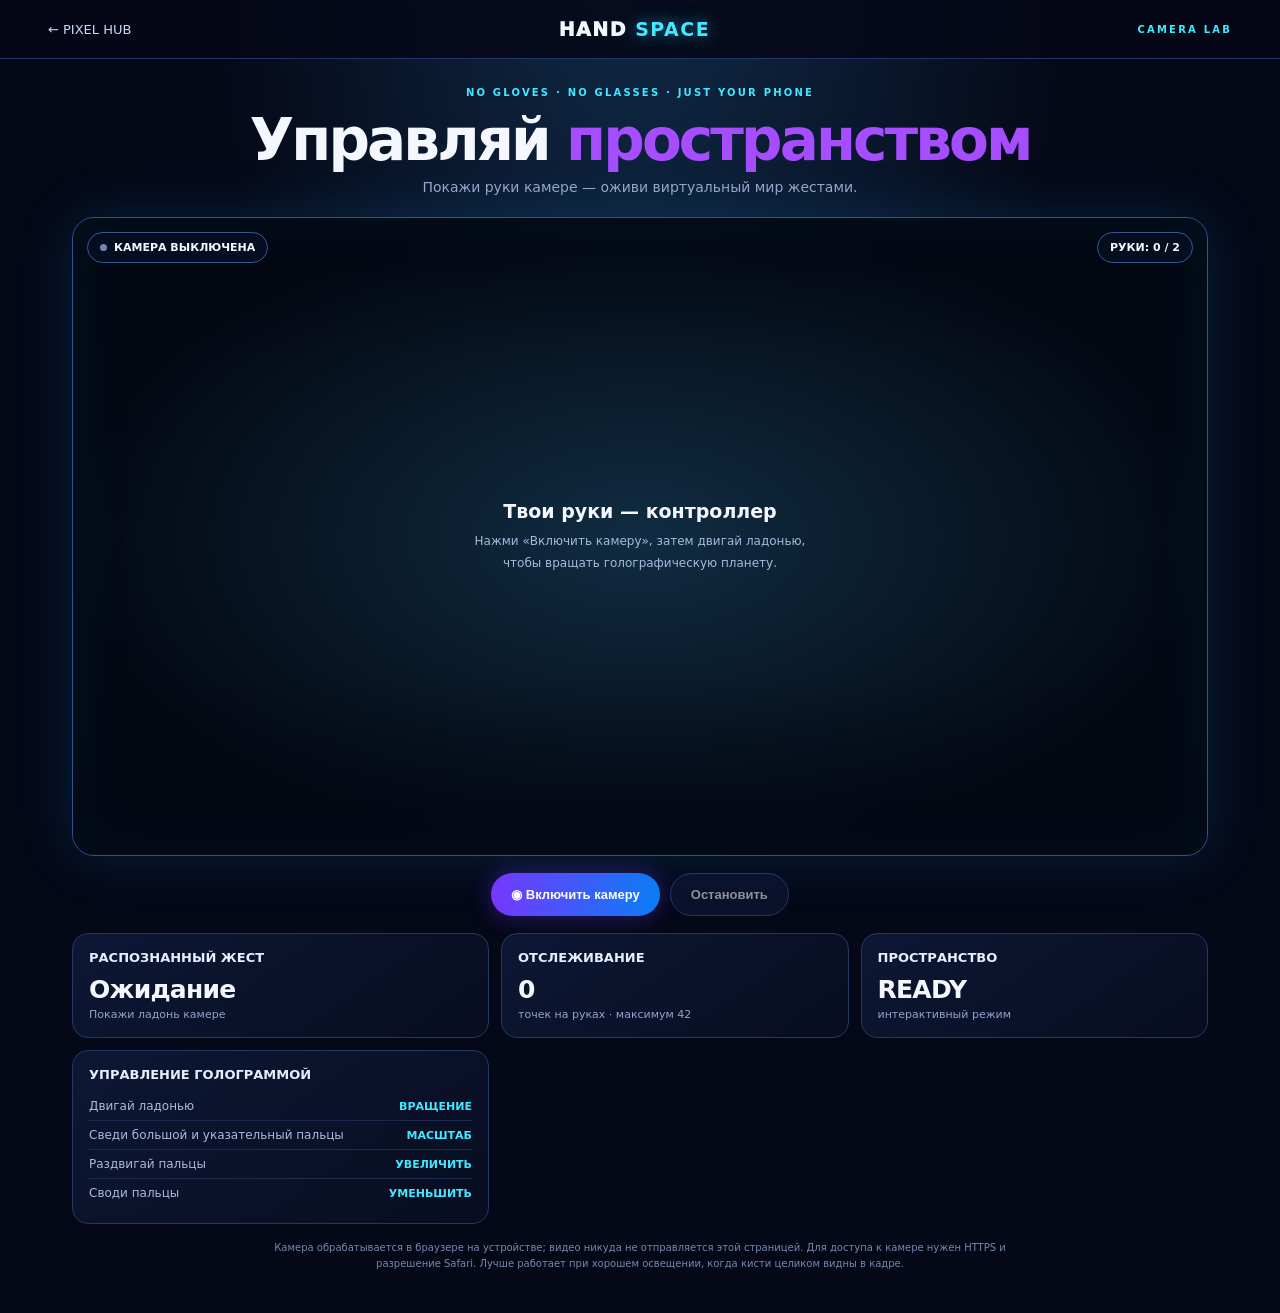
==== commit b99ae69a: "Polish holographic planet controls and remove arcade UI" ====
--- a/hand-space.html
+++ b/hand-space.html
@@ -28,14 +28,14 @@
 <section class="stage" id="stage">
 <video id="video" playsinline muted></video><canvas id="canvas"></canvas>
 <div class="overlay"><div class="pill"><i class="dot" id="cameraDot"></i><span id="cameraLabel">КАМЕРА ВЫКЛЮЧЕНА</span></div><div class="pill" id="handsPill">РУКИ: 0 / 2</div></div>
-<div class="center-hint" id="hint"><div><strong>Твои руки — контроллер</strong><span>Нажми «Включить камеру», разреши доступ и покажи ладони на расстоянии вытянутой руки.</span></div></div>
+<div class="center-hint" id="hint"><div><strong>Твои руки — контроллер</strong><span>Нажми «Включить камеру», затем двигай ладонью, чтобы вращать голографическую планету.</span></div></div>
 </section>
-<div class="controls"><button class="btn primary" id="startBtn">◉ Включить камеру</button><button class="btn" id="stopBtn" disabled>Остановить</button><button class="btn" id="soundBtn">♫ Звук: выкл.</button></div>
+<div class="controls"><button class="btn primary" id="startBtn">◉ Включить камеру</button><button class="btn" id="stopBtn" disabled>Остановить</button></div>
 <section class="info-grid">
 <div class="card"><h2>РАСПОЗНАННЫЙ ЖЕСТ</h2><div class="readout" id="gestureReadout">Ожидание</div><div class="sub" id="gestureSub">Покажи ладонь камере</div></div>
 <div class="card"><h2>ОТСЛЕЖИВАНИЕ</h2><div class="readout" id="trackingReadout">0</div><div class="sub">точек на руках · максимум 42</div></div>
 <div class="card"><h2>ПРОСТРАНСТВО</h2><div class="readout" id="spaceReadout">READY</div><div class="sub">интерактивный режим</div></div>
-<div class="card"><h2>ПОПРОБУЙ ЖЕСТЫ</h2><div class="gesture"><span>Открытая ладонь</span><b>ПУЛЬС</b></div><div class="gesture"><span>Кулак</span><b>ВСПЫШКА</b></div><div class="gesture"><span>Щепотка пальцами</span><b>ПОРТАЛ</b></div><div class="gesture"><span>Два пальца ✌</span><b>ВОЛНА</b></div></div>
+<div class="card"><h2>УПРАВЛЕНИЕ ГОЛОГРАММОЙ</h2><div class="gesture"><span>Двигай ладонью</span><b>ВРАЩЕНИЕ</b></div><div class="gesture"><span>Сведи большой и указательный пальцы</span><b>МАСШТАБ</b></div><div class="gesture"><span>Раздвигай пальцы</span><b>УВЕЛИЧИТЬ</b></div><div class="gesture"><span>Своди пальцы</span><b>УМЕНЬШИТЬ</b></div></div>
 </section>
 <p class="note">Камера обрабатывается в браузере на устройстве; видео никуда не отправляется этой страницей. Для доступа к камере нужен HTTPS и разрешение Safari. Лучше работает при хорошем освещении, когда кисти целиком видны в кадре.</p>
 </main>
@@ -46,9 +46,8 @@
 const cameraDot=document.getElementById('cameraDot'),cameraLabel=document.getElementById('cameraLabel');
 const handsPill=document.getElementById('handsPill'),gestureReadout=document.getElementById('gestureReadout'),gestureSub=document.getElementById('gestureSub');
 const trackingReadout=document.getElementById('trackingReadout'),spaceReadout=document.getElementById('spaceReadout'),soundBtn=document.getElementById('soundBtn');
-let landmarker=null,stream=null,running=false,lastVideoTime=-1,raf=0,audio=null,soundOn=false,lastGesture='',handPositions=[];
-let globeRotY=0.35,globeRotX=-0.12,globeZoom=1,globeTargetZoom=1,lastPalm=null,lastPinchZoom=null;
-const links=[[0,1],[1,2],[2,3],[3,4],[0,5],[5,6],[6,7],[7,8],[5,9],[9,10],[10,11],[11,12],[9,13],[13,14],[14,15],[15,16],[13,17],[17,18],[18,19],[19,20],[17,0]];
+let landmarker=null,stream=null,running=false,lastVideoTime=-1,raf=0;
+let globeRotY=0.35,globeRotX=-0.12,globeZoom=1,globeTargetZoom=1,lastPalm=null;
 function dist(a,b){return Math.hypot(a.x-b.x,a.y-b.y)}
 function fingerUp(p,tip,pip){return p[tip].y<p[pip].y}
 function classify(p){
@@ -118,7 +117,7 @@
  const now=performance.now();
  // The planet remains present even when tracking is briefly lost.
  if(!hands.length){
-  lastPalm=null;lastPinchZoom=null;globeRotY+=.0018;
+  lastPalm=null;globeRotY+=.0018;
   gestureReadout.textContent='Голограмма';gestureSub.textContent='Покажи ладонь, чтобы вращать планету';
   spaceReadout.textContent='HOLOGRAM READY';drawGlobe(w,h,now);return;
  }
@@ -135,8 +134,8 @@
  if(pinching){
   const normalized=Math.max(.12,Math.min(.9,pinchRatio));
   globeTargetZoom=.72+(normalized-.12)/(.9-.12)*2.0;
-  lastPinchZoom=globeTargetZoom;
- }else lastPinchZoom=null;
+  
+ }
  lastPalm=palm;
  const [g]=classify(p);
  gestureReadout.textContent=pinching?'МАСШТАБ':g;
@@ -183,9 +182,7 @@
 }
 function loop(){if(!running)return;if(video.readyState>=2&&video.currentTime!==lastVideoTime){lastVideoTime=video.currentTime;const result=landmarker.detectForVideo(video,performance.now());drawHands(result)}raf=requestAnimationFrame(loop)}
 function stop(){running=false;cancelAnimationFrame(raf);if(stream)stream.getTracks().forEach(t=>t.stop());stream=null;video.srcObject=null;if(landmarker){landmarker.close();landmarker=null}ctx.clearRect(0,0,canvas.width,canvas.height);globeZoom=1;globeTargetZoom=1;lastPalm=null;lastPinchZoom=null;cameraDot.classList.remove('on');cameraLabel.textContent='КАМЕРА ВЫКЛЮЧЕНА';handsPill.textContent='РУКИ: 0 / 2';trackingReadout.textContent='0';gestureReadout.textContent='Остановлено';gestureSub.textContent='Нажми «Включить камеру», чтобы продолжить';spaceReadout.textContent='READY';hint.hidden=false;startBtn.disabled=false;startBtn.textContent='◉ Включить камеру';stopBtn.disabled=true}
-function playTone(g){if(!soundOn||!audio)return;const freq=g==='Кулак'?180:g==='Щепотка'?740:g==='Открытая ладонь'?520:390;const osc=audio.createOscillator(),gain=audio.createGain();osc.type='sine';osc.frequency.value=freq;gain.gain.setValueAtTime(.0001,audio.currentTime);gain.gain.exponentialRampToValueAtTime(.055,audio.currentTime+.025);gain.gain.exponentialRampToValueAtTime(.0001,audio.currentTime+.22);osc.connect(gain);gain.connect(audio.destination);osc.start();osc.stop(audio.currentTime+.23)}
-function toggleSound(){soundOn=!soundOn;soundBtn.textContent='♫ Звук: '+(soundOn?'вкл.':'выкл.');if(soundOn){audio=audio||new (window.AudioContext||window.webkitAudioContext)();audio.resume()}}
-startBtn.addEventListener('click',start);stopBtn.addEventListener('click',stop);soundBtn.addEventListener('click',toggleSound);
+startBtn.addEventListener('click',start);stopBtn.addEventListener('click',stop);
 window.addEventListener('resize',resize);window.addEventListener('pagehide',stop);resize();
 </script>
 </body></html>
